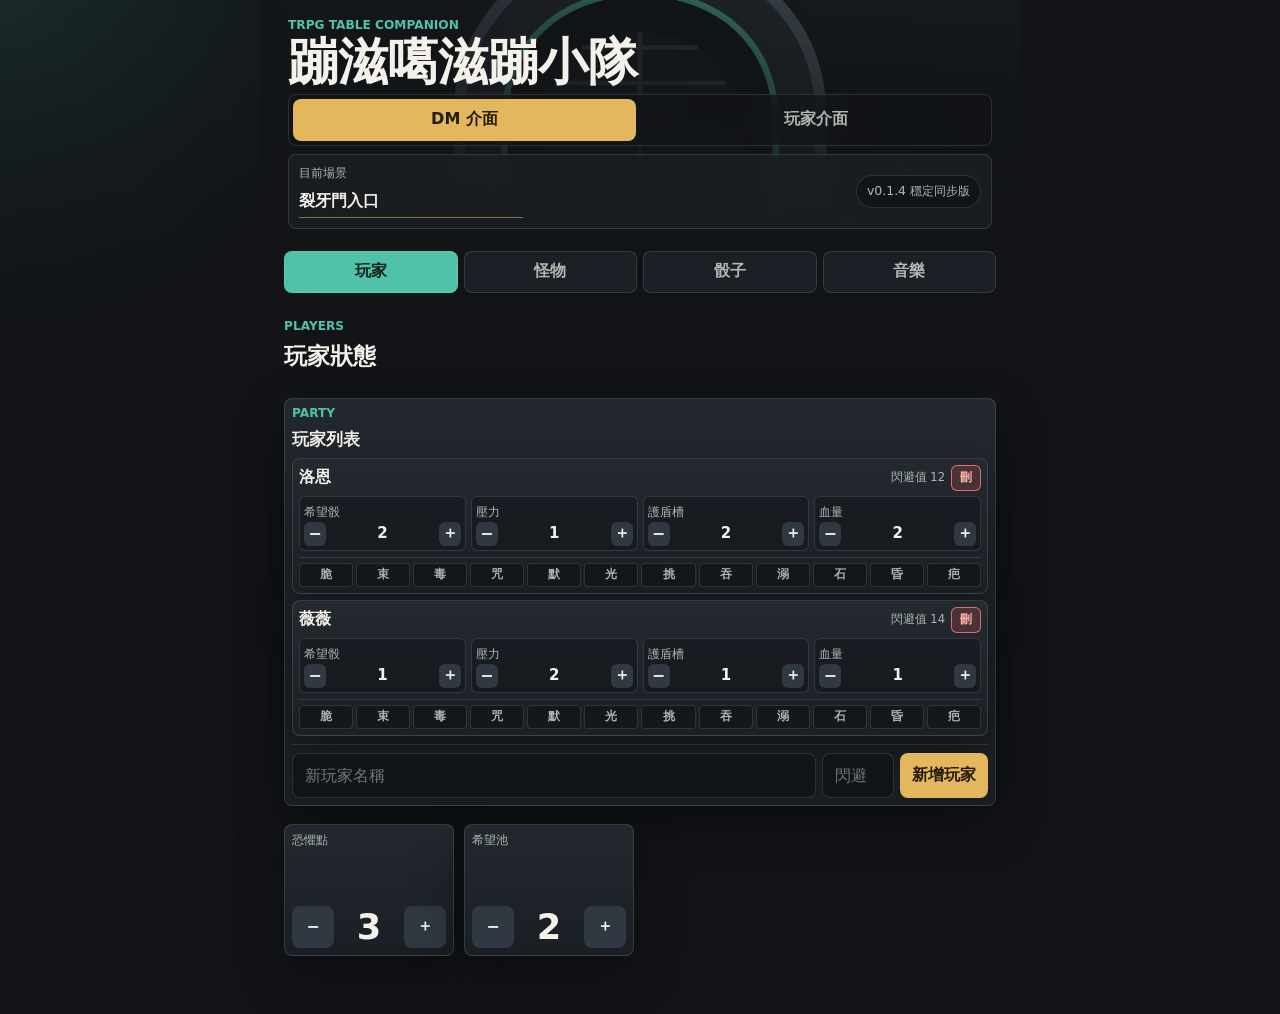
==== index.html @ 0545f1e2 "Show stable sync version" ====
<!doctype html>
<html lang="zh-Hant">
  <head>
    <meta charset="utf-8" />
    <meta name="viewport" content="width=device-width, initial-scale=1, viewport-fit=cover" />
    <meta name="theme-color" content="#121417" />
    <meta name="description" content="蹦滋噶滋蹦小隊的手機跑團助手 PWA。" />
    <link rel="manifest" href="manifest.webmanifest" />
    <link rel="icon" href="assets/icon.svg" type="image/svg+xml" />
    <link rel="stylesheet" href="styles.css?v=25" />
    <title>蹦滋噶滋蹦小隊</title>
  </head>
  <body>
    <div class="app-shell">
      <header class="hero">
        <img class="hero__image" src="assets/scene-gate.svg" alt="地下入口場景圖" />
        <div class="hero__overlay"></div>
        <div class="hero__content">
          <p class="eyebrow">TRPG Table Companion</p><h1>蹦滋噶滋蹦小隊</h1><p class="hero__copy">DM 管理玩家、怪物、骰子與音樂；玩家管理自己的角色並查看公開資訊。</p>
          <div class="mode-switch" aria-label="介面模式"><button class="mode-switch__button is-active" data-mode="dm" type="button">DM 介面</button><button class="mode-switch__button" data-mode="player" type="button">玩家介面</button></div>
          <div class="session-strip"><div><span>目前場景</span><input class="scene-title-input" id="sceneNameInput" value="裂牙門入口" /></div><button class="ghost-button" id="installButton" hidden type="button">安裝</button><span class="status-pill">v0.1.4 穩定同步版</span></div>
        </div>
      </header>
      <main>
        <nav class="tabbar dm-only" aria-label="DM 工具"><button class="tabbar__button is-active" data-tab="dashboard" type="button">玩家</button><button class="tabbar__button" data-tab="combat" type="button">怪物</button><button class="tabbar__button" data-tab="dice" type="button">骰子</button><button class="tabbar__button" data-tab="audio" type="button">音樂</button></nav>
        <section class="tab-panel is-active dm-panel" id="dashboard"><div class="section-heading"><p class="eyebrow">Players</p><h2>玩家狀態</h2></div><section class="tool-card roster-card"><div class="card-header compact-header"><div><p class="eyebrow">Party</p><h3>玩家列表</h3></div></div><div class="roster" id="characterList"></div><form class="compact-form bottom-add-form" id="characterForm"><input id="characterName" placeholder="新玩家名稱" /><input id="characterEvasion" inputmode="numeric" placeholder="閃避" /><button class="primary-button" type="submit">新增玩家</button></form></section><div class="quick-grid"><article class="tool-card metric-card"><span>恐懼點</span><div class="counter"><button aria-label="減少恐懼點" data-counter="fear" data-step="-1" type="button">−</button><strong id="fearValue">3</strong><button aria-label="增加恐懼點" data-counter="fear" data-step="1" type="button">＋</button></div></article><article class="tool-card metric-card"><span>希望池</span><div class="counter"><button aria-label="減少希望池" data-counter="hope" data-step="-1" type="button">−</button><strong id="hopeValue">2</strong><button aria-label="增加希望池" data-counter="hope" data-step="1" type="button">＋</button></div></article></div></section>
        <section class="tab-panel dm-panel" id="combat"><div class="section-heading"><p class="eyebrow">Enemies</p><h2>怪物狀態</h2></div><section class="tool-card round-card"><div><p class="eyebrow">Round</p><h3>回合 <span id="roundCounter">0</span></h3></div><button class="primary-button" id="nextRoundButton" type="button">下一回合</button></section><section class="monster-list" id="monsterList"></section><section class="tool-card bottom-add-card"><form class="inline-form" id="monsterForm"><label class="field"><span>怪物名稱</span><input id="monsterName" placeholder="裂牙守衛" /></label><label class="field field--small"><span>血量</span><input id="monsterHp" inputmode="numeric" placeholder="6" /></label><label class="field field--small"><span>壓力</span><input id="monsterStress" inputmode="numeric" placeholder="3" /></label><label class="field field--small"><span>難度</span><input id="monsterDifficulty" inputmode="numeric" placeholder="12" /></label><label class="field field--small"><span>攻擊</span><input id="monsterAttack" placeholder="+2" /></label><label class="field field--small"><span>閾值</span><input id="monsterThreshold" placeholder="8/16" /></label><label class="field field--small"><span>傷害</span><input id="monsterDamage" placeholder="1d8+2" /></label><button class="primary-button" type="submit">加入</button></form></section></section>
        <section class="tab-panel dm-panel" id="dice"><div class="section-heading"><p class="eyebrow">Roller</p><h2>骰子工具</h2></div><section class="tool-card dice-card"><div class="card-header"><div><p class="eyebrow">Duality</p><h3>二元骰子投擲</h3></div></div><div class="duality-actions"><button class="primary-button" id="dualityRollButton" type="button">投擲二元骰子</button></div><div class="roll-result duality-result" id="dualityResult"><span>希望骰與恐懼骰會分開列出</span></div></section><section class="tool-card dice-card compact-dice-card"><label class="field compact-field"><span>擲骰公式</span><div class="formula-input-row"><input id="diceFormula" value="2d12+3" autocomplete="off" /><button class="text-button formula-plus-button" id="addFormulaOneButton" type="button">+1</button></div></label><div class="dice-command-row"><button class="primary-button" id="rollButton" type="button">擲骰</button><button class="text-button clear-formula-button" id="clearFormulaButton" type="button">清除</button></div><div class="dice-actions"><div class="dice-palette" aria-label="增加骰子"><button class="text-button" data-formula="1d2" type="button">d2</button><button class="text-button" data-formula="1d4" type="button">d4</button><button class="text-button" data-formula="1d6" type="button">d6</button><button class="text-button" data-formula="1d8" type="button">d8</button><button class="text-button" data-formula="1d10" type="button">d10</button><button class="text-button" data-formula="1d12" type="button">d12</button><button class="text-button" data-formula="1d20" type="button">d20</button><button class="text-button" data-formula="1d100" type="button">d100</button></div></div><div class="roll-result" id="rollResult"><span>等待擲骰</span></div></section><section class="tool-card roll-history-card"><div class="card-header"><div><p class="eyebrow">History</p><h3>擲骰紀錄</h3></div><button class="text-button" id="clearRollsButton" type="button">清空</button></div><ol class="roll-log" id="rollLog"></ol></section></section>
        <section class="tab-panel dm-panel" id="audio"><div class="section-heading"><p class="eyebrow">Audio</p><h2>音樂控制</h2></div><section class="tool-card audio-card"><div class="card-header"><div><p class="eyebrow">Music</p><h3>背景音樂與音效</h3></div><span class="status-pill" id="audioStatus">未播放</span></div><div class="audio-grid"><button class="primary-button" data-bgm="calm" type="button">背景：探索</button><button class="primary-button" data-bgm="tension" type="button">背景：緊張</button><button class="text-button" id="stopBgmButton" type="button">停止背景</button><button class="text-button" data-sfx="reveal" type="button">音效：線索</button><button class="text-button" data-sfx="hit" type="button">音效：受擊</button><button class="text-button" data-sfx="danger" type="button">音效：危險</button></div></section></section>
        <section class="tab-panel dm-panel" id="notes" hidden><label class="field"><span>場景名稱</span><input id="sceneInput" value="裂牙門入口" /></label><label class="field"><span>公開線索</span><textarea id="publicNotes" rows="5"></textarea></label><label class="field"><span>DM 私密筆記</span><textarea id="gmNotes" rows="7"></textarea></label></section>
        <section class="player-panel" id="playerPanel" hidden><div class="section-heading"><p class="eyebrow">Player View</p><h2>玩家面板</h2></div><section class="tool-card"><div class="card-header"><div><p class="eyebrow">Character</p><h3>我的角色</h3></div></div><label class="field"><span>選擇角色</span><select id="playerCharacterSelect"></select></label><div id="playerCharacterCard"></div></section><section class="tool-card"><div class="card-header"><div><p class="eyebrow">Public Info</p><h3>公開資訊</h3></div></div><div class="public-board"><span>目前場景</span><strong id="playerSceneName">裂牙門入口</strong><p id="playerPublicNotes"></p></div></section><section class="tool-card"><div class="card-header"><div><p class="eyebrow">Roll</p><h3>玩家擲骰</h3></div></div><label class="field"><span>擲骰公式</span><input id="playerDiceFormula" value="2d12" autocomplete="off" /></label><div class="dice-actions"><button class="primary-button" id="playerRollButton" type="button">擲骰</button><button class="text-button" data-player-formula="1d20" type="button">d20</button><button class="text-button" data-player-formula="2d12" type="button">雙 d12</button><button class="text-button" data-player-formula="1d6" type="button">d6</button></div><div class="roll-result" id="playerRollResult"><span>等待擲骰</span></div></section></section>
      </main>
    </div>
    <script src="app.js?v=28" defer></script>
    <script src="sync-fix.js?v=32" defer></script>
  </body>
</html>
---- styles.css ----
:root{color-scheme:dark;--bg:#121417;--panel:#1b2026;--panel2:#242a31;--text:#f4f1ea;--muted:#aeb7b2;--line:rgba(255,255,255,.12);--red:#d95757;--teal:#50c2aa;--gold:#e2b75e;--blue:#6fa8dc;--shadow:0 18px 50px rgba(0,0,0,.36);font-family:Inter,ui-sans-serif,system-ui,-apple-system,BlinkMacSystemFont,"Segoe UI",sans-serif}*{box-sizing:border-box}html{background:var(--bg)}body{margin:0;min-width:320px;background:linear-gradient(180deg,rgba(18,20,23,0) 0,var(--bg) 460px),radial-gradient(circle at top left,rgba(80,194,170,.12),transparent 360px),var(--bg);color:var(--text)}button,input,textarea,select{font:inherit}button{border:0;cursor:pointer}.app-shell{width:min(100%,760px);margin:0 auto;padding-bottom:max(24px,env(safe-area-inset-bottom))}.hero{position:relative;min-height:460px;display:flex;align-items:end;overflow:hidden}body[data-mode=dm] .hero{min-height:215px}body[data-mode=dm] .hero__content{padding-top:18px;padding-bottom:14px}body[data-mode=dm] .hero__copy{display:none}body[data-mode=dm] h1{font-size:clamp(1.95rem,10vw,3.1rem)}body[data-mode=dm] .session-strip,body[data-mode=dm] .mode-switch{margin-top:8px}body[data-mode=dm] .session-strip{padding:10px}body[data-mode=dm] .mode-switch{padding:4px}.hero__image{position:absolute;inset:0;width:100%;height:100%;object-fit:cover}.hero__overlay{position:absolute;inset:0;background:linear-gradient(180deg,rgba(18,20,23,.08),rgba(18,20,23,.42) 36%,var(--bg) 96%),linear-gradient(90deg,rgba(18,20,23,.7),rgba(18,20,23,.12))}.hero__content{position:relative;width:100%;padding:28px 18px 24px}.eyebrow{margin:0 0 8px;color:var(--teal);font-size:.76rem;font-weight:760;letter-spacing:0;text-transform:uppercase}h1,h2,h3,p{overflow-wrap:anywhere}h1{margin:0;font-size:clamp(2.8rem,18vw,5.8rem);line-height:.92;letter-spacing:0}h2,h3{margin:0;letter-spacing:0}h2{font-size:1.45rem}h3{font-size:1.05rem}.hero__copy{max-width:34rem;margin:16px 0 0;color:rgba(244,241,234,.86);line-height:1.65}.session-strip,.mode-switch{border:1px solid var(--line);border-radius:8px;background:rgba(18,20,23,.58);backdrop-filter:blur(16px)}.session-strip{display:flex;justify-content:space-between;gap:12px;align-items:center;margin-top:24px;padding:14px;background:rgba(27,32,38,.78)}.mode-switch{display:grid;grid-template-columns:1fr 1fr;gap:8px;margin-top:22px;padding:6px}.mode-switch__button{min-height:42px;border-radius:8px;background:transparent;color:var(--muted);font-weight:850}.mode-switch__button.is-active{background:var(--gold);color:#251b08}.session-strip span,.metric-card span,.field span{display:block;color:var(--muted);font-size:.78rem}.scene-title-input{min-height:32px;margin-top:4px;padding:4px 0;border:0;border-bottom:1px solid rgba(226,183,94,.55);border-radius:0;background:transparent;color:var(--text);font-size:1rem;font-weight:850}main{padding:0 14px 28px}.tabbar{position:sticky;top:0;z-index:5;display:grid;grid-template-columns:repeat(4,1fr);gap:6px;padding:8px 0 12px;background:linear-gradient(180deg,var(--bg),rgba(18,20,23,.82));backdrop-filter:blur(12px)}.tabbar__button{min-height:42px;border-radius:8px;background:var(--panel);color:var(--muted);border:1px solid var(--line);font-weight:700}.tabbar__button.is-active{background:var(--teal);color:#10201d}.tab-panel{display:none;padding-top:14px}.tab-panel.is-active{display:block}.section-heading{margin:0 0 14px}.quick-grid{display:grid;grid-template-columns:1fr 1fr;gap:10px}.tool-card,.monitor-card{border:1px solid var(--line);background:linear-gradient(180deg,rgba(36,42,49,.96),rgba(27,32,38,.96));border-radius:8px;box-shadow:var(--shadow)}.tool-card{padding:14px;margin-bottom:12px}body[data-mode=dm] .tool-card{padding:7px;margin-bottom:6px}.metric-card{min-height:132px;display:flex;flex-direction:column;justify-content:space-between}.counter{display:grid;grid-template-columns:42px 1fr 42px;align-items:center;gap:8px}.counter button,.icon-button{width:42px;height:42px;border-radius:8px;background:#303842;color:var(--text);font-weight:900}.counter strong{text-align:center;font-size:2.2rem;line-height:1}.card-header{display:flex;justify-content:space-between;align-items:center;gap:12px;margin-bottom:12px}.compact-header{margin-bottom:7px}.roster,.monster-list{display:grid;gap:6px}.monitor-card{padding:6px}.monitor-card__top{display:flex;justify-content:space-between;gap:8px;align-items:center;margin-bottom:5px}.monitor-card__top strong{font-size:.98rem}.monitor-card__meta{display:flex;align-items:center;gap:6px}.danger-delete-button{min-width:30px;height:26px;padding:0 7px;border-radius:6px;border:1px solid rgba(255,128,128,.8);background:rgba(217,87,87,.22);color:#ffb4ad;font-size:.72rem;font-weight:900}.danger-delete-button:active{background:rgba(217,87,87,.5);transform:translateY(1px)}.monitor-card__top span,.stat-control span,.status-pill{color:var(--muted);font-size:.72rem}.stat-grid{display:grid;grid-template-columns:repeat(4,minmax(0,1fr));gap:5px}.stat-control,.monster-roll-panel{min-width:0;padding:4px;border-radius:6px;background:rgba(18,20,23,.48);border:1px solid var(--line)}.stat-control__row{display:grid;grid-template-columns:22px 1fr 22px;gap:3px;align-items:center;margin-top:2px}.stat-control__row button{min-width:22px;height:24px;border-radius:6px;background:#303842;color:var(--text);font-weight:900;padding:0}.stat-control__row strong{text-align:center;font-size:.94rem;line-height:1}.status-row{display:grid;grid-template-columns:repeat(12,minmax(0,1fr));gap:3px;margin-top:6px;padding-top:5px;border-top:1px solid var(--line)}.status-token{min-width:0;min-height:24px;padding:0;border-radius:4px;border:1px solid var(--line);background:rgba(18,20,23,.7);color:var(--muted);font-size:.72rem;font-weight:900}.status-token.is-active{background:rgba(226,183,94,.24);border-color:rgba(226,183,94,.88);color:var(--gold);box-shadow:0 0 0 1px rgba(226,183,94,.15)}.monster-card{border-color:rgba(217,87,87,.36)}.round-card{display:flex;align-items:center;justify-content:space-between;gap:12px}.round-card h3{font-size:1.2rem}.monster-roll-panel span{display:block;color:var(--muted);font-size:.72rem}.monster-roll-panel strong{display:block;margin-top:2px;color:var(--gold);font-size:1rem;line-height:1;text-align:center}.monster-roll-panel em{display:block;margin-top:4px;color:var(--red);font-size:.72rem;font-style:normal;font-weight:900;text-align:center}.monster-roll-panel.is-crit{border-color:rgba(217,87,87,.9);background:rgba(217,87,87,.18);box-shadow:0 0 0 2px rgba(217,87,87,.18)}.monster-detail-grid{display:grid;grid-template-columns:repeat(4,minmax(0,1fr));gap:6px;margin-top:8px}.monster-field,.monster-traits{display:grid;gap:4px}.monster-field span,.monster-traits span{color:var(--muted);font-size:.72rem}.monster-field input{min-height:34px;padding:7px 8px}.monster-traits{margin-top:8px}.monster-traits textarea{min-height:62px;padding:8px}.audio-card{border-color:rgba(226,183,94,.34)}.audio-grid{display:grid;grid-template-columns:repeat(2,1fr);gap:8px}.status-pill{padding:7px 10px;border-radius:999px;background:#111418;border:1px solid var(--line);white-space:nowrap}.text-button,.ghost-button,.primary-button{min-height:40px;border-radius:8px;padding:0 12px;font-weight:800}.text-button,.ghost-button{background:#303842;color:var(--text)}.primary-button{background:var(--gold);color:#251b08}.field{display:grid;gap:7px;margin-bottom:12px}.field--small{max-width:96px}.compact-form{display:grid;grid-template-columns:1fr 72px auto;gap:6px;margin-bottom:8px}.bottom-add-form{margin-top:8px;margin-bottom:0;padding-top:8px;border-top:1px solid var(--line)}.bottom-add-card{margin-top:8px}.compact-form input,.compact-form button{min-height:36px}input,textarea,select{width:100%;border:1px solid var(--line);border-radius:8px;background:#111418;color:var(--text);padding:12px;outline:none}textarea{resize:vertical;line-height:1.55}input:focus,textarea:focus,select:focus{border-color:var(--teal);box-shadow:0 0 0 3px rgba(80,194,170,.16)}select{min-height:44px}.dice-actions{margin-top:6px}.dice-command-row{display:grid;grid-template-columns:74px 50px;gap:6px;align-items:center}.formula-input-row{display:grid;grid-template-columns:1fr 48px;gap:6px}.dice-palette{display:grid;grid-template-columns:repeat(8,minmax(0,1fr));gap:4px}.dice-palette button{min-width:0}.compact-dice-card{padding:8px}.compact-field{margin-bottom:8px}.compact-field input{min-height:40px;padding:9px 10px}.compact-dice-card .dice-actions button,.compact-dice-card .dice-command-row button{min-height:32px;padding:0 4px;font-size:.78rem}.compact-dice-card #rollButton{font-size:.9rem}.compact-dice-card .clear-formula-button{min-height:30px;font-size:.72rem;align-self:center}.roll-result{margin-top:14px;min-height:94px;display:grid;place-items:center;border-radius:8px;background:#111418;border:1px solid var(--line);text-align:center}.compact-dice-card .roll-result{min-height:66px;margin-top:8px}.roll-result strong{display:block;font-size:2.8rem;line-height:1}.compact-dice-card .roll-result strong{font-size:2rem}.duality-result{align-items:stretch;padding:10px}.duality-grid{display:grid;grid-template-columns:repeat(3,1fr);gap:8px;width:100%}.duality-grid div{padding:8px;border-radius:8px;background:rgba(36,42,49,.8);border:1px solid var(--line)}.duality-grid .is-hope-high{border-color:rgba(80,194,170,.85);background:rgba(80,194,170,.18)}.duality-grid .is-hope-high strong{color:var(--teal)}.duality-grid .is-fear-high{border-color:rgba(217,87,87,.85);background:rgba(217,87,87,.18)}.duality-grid .is-fear-high strong{color:var(--red)}.duality-grid span{display:block;color:var(--muted);font-size:.72rem}.duality-grid strong{margin-top:4px;font-size:2rem}.roll-log{display:grid;gap:8px;margin:0;padding-left:20px}.roll-log li{color:rgba(244,241,234,.86);line-height:1.45}.inline-form{display:grid;grid-template-columns:minmax(150px,1fr) repeat(6,minmax(70px,.7fr)) auto;gap:8px;align-items:end}.player-panel{padding-top:14px}.public-board{display:grid;gap:8px}.public-board span,.empty-text{color:var(--muted)}.public-board strong{font-size:1.3rem}.public-board p{margin:4px 0 0;line-height:1.65;color:rgba(244,241,234,.88)}@media (min-width:720px){.hero__content{padding:44px 28px 28px}main{padding-inline:24px}.tab-panel.is-active,.player-panel:not([hidden]){display:grid;grid-template-columns:1fr 1fr;gap:12px;align-items:start}.section-heading{grid-column:1/-1}.roster-card,.audio-card,#dice .tool-card:last-child,#notes .tool-card,.player-panel .tool-card{grid-column:1/-1}}@media (max-width:430px){.dice-actions,.inline-form,.audio-grid,.compact-form{grid-template-columns:1fr}.dice-palette{grid-template-columns:repeat(8,minmax(0,1fr))}.field--small{max-width:none}.stat-grid{grid-template-columns:repeat(4,minmax(0,1fr))}.monster-detail-grid{grid-template-columns:repeat(2,minmax(0,1fr))}}
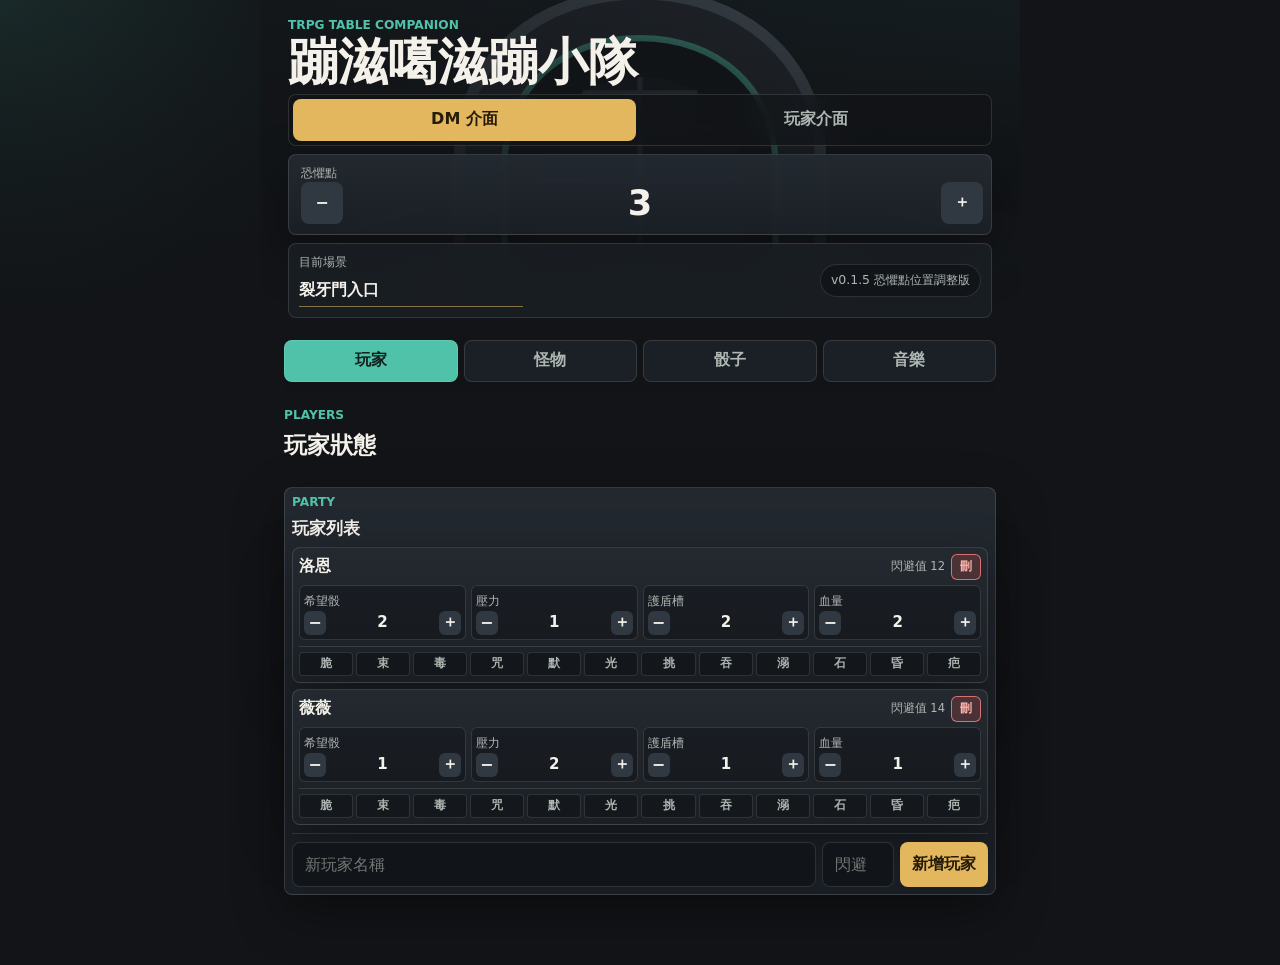
==== commit 47fead21: "Load fear layout patch" ====
--- a/index.html
+++ b/index.html
@@ -18,7 +18,7 @@
         <div class="hero__content">
           <p class="eyebrow">TRPG Table Companion</p><h1>蹦滋噶滋蹦小隊</h1><p class="hero__copy">DM 管理玩家、怪物、骰子與音樂；玩家管理自己的角色並查看公開資訊。</p>
           <div class="mode-switch" aria-label="介面模式"><button class="mode-switch__button is-active" data-mode="dm" type="button">DM 介面</button><button class="mode-switch__button" data-mode="player" type="button">玩家介面</button></div>
-          <div class="session-strip"><div><span>目前場景</span><input class="scene-title-input" id="sceneNameInput" value="裂牙門入口" /></div><button class="ghost-button" id="installButton" hidden type="button">安裝</button><span class="status-pill">v0.1.4 穩定同步版</span></div>
+          <div class="session-strip"><div><span>目前場景</span><input class="scene-title-input" id="sceneNameInput" value="裂牙門入口" /></div><button class="ghost-button" id="installButton" hidden type="button">安裝</button><span class="status-pill">v0.1.5 恐懼點位置調整版</span></div>
         </div>
       </header>
       <main>
@@ -33,5 +33,6 @@
     </div>
     <script src="app.js?v=28" defer></script>
     <script src="sync-fix.js?v=32" defer></script>
+    <script src="ui-layout-fix.js?v=33" defer></script>
   </body>
 </html>
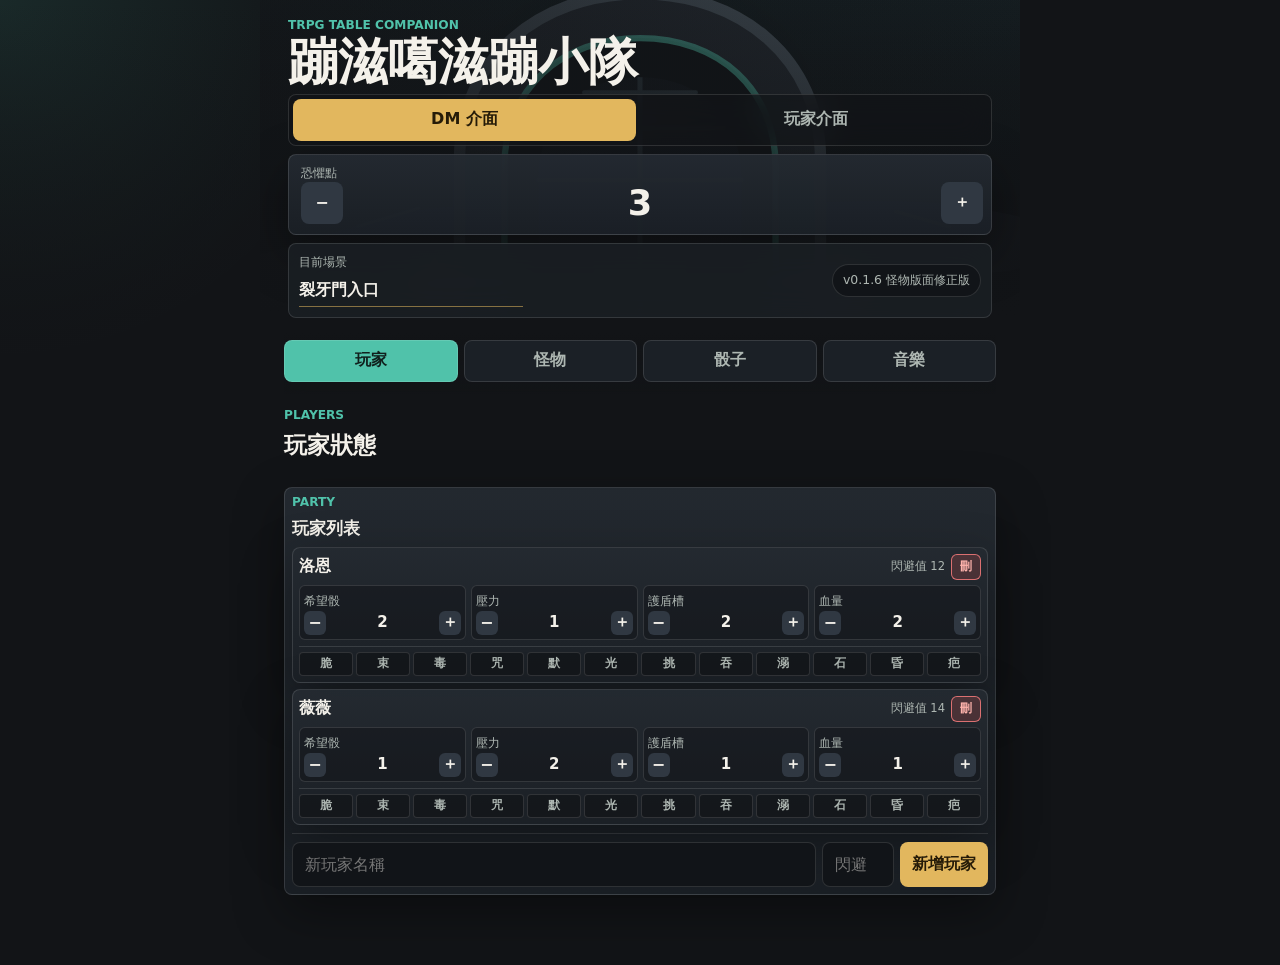
==== commit 67e40302: "Bump UI patch version for monster layout" ====
--- a/index.html
+++ b/index.html
@@ -18,7 +18,7 @@
         <div class="hero__content">
           <p class="eyebrow">TRPG Table Companion</p><h1>蹦滋噶滋蹦小隊</h1><p class="hero__copy">DM 管理玩家、怪物、骰子與音樂；玩家管理自己的角色並查看公開資訊。</p>
           <div class="mode-switch" aria-label="介面模式"><button class="mode-switch__button is-active" data-mode="dm" type="button">DM 介面</button><button class="mode-switch__button" data-mode="player" type="button">玩家介面</button></div>
-          <div class="session-strip"><div><span>目前場景</span><input class="scene-title-input" id="sceneNameInput" value="裂牙門入口" /></div><button class="ghost-button" id="installButton" hidden type="button">安裝</button><span class="status-pill">v0.1.5 恐懼點位置調整版</span></div>
+          <div class="session-strip"><div><span>目前場景</span><input class="scene-title-input" id="sceneNameInput" value="裂牙門入口" /></div><button class="ghost-button" id="installButton" hidden type="button">安裝</button><span class="status-pill">v0.1.6 怪物版面修正版</span></div>
         </div>
       </header>
       <main>
@@ -33,6 +33,6 @@
     </div>
     <script src="app.js?v=28" defer></script>
     <script src="sync-fix.js?v=32" defer></script>
-    <script src="ui-layout-fix.js?v=33" defer></script>
+    <script src="ui-layout-fix.js?v=34" defer></script>
   </body>
 </html>
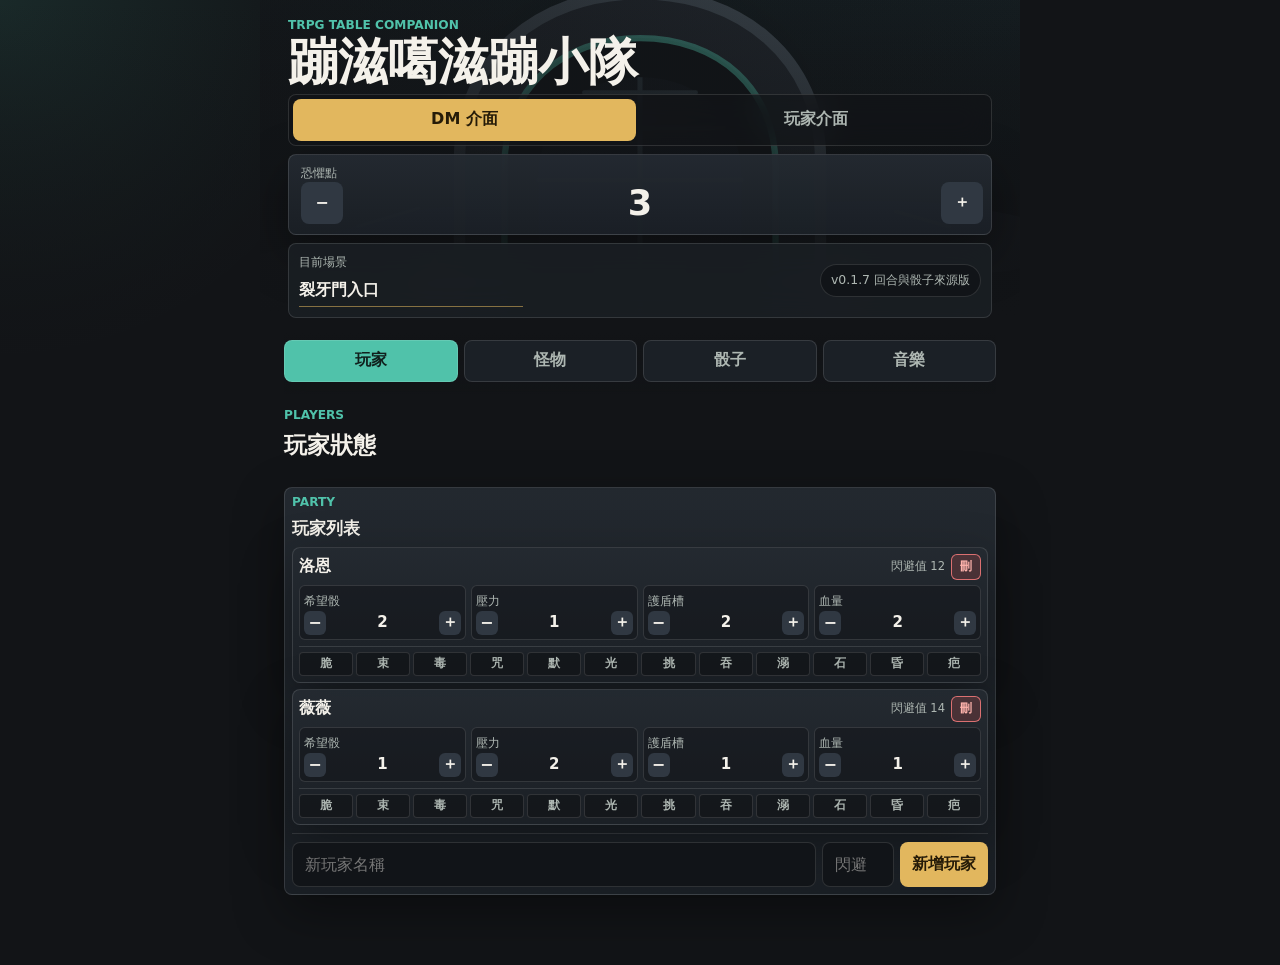
==== commit da5ff9a0: "Bump version for round and dice source update" ====
--- a/index.html
+++ b/index.html
@@ -18,7 +18,7 @@
         <div class="hero__content">
           <p class="eyebrow">TRPG Table Companion</p><h1>蹦滋噶滋蹦小隊</h1><p class="hero__copy">DM 管理玩家、怪物、骰子與音樂；玩家管理自己的角色並查看公開資訊。</p>
           <div class="mode-switch" aria-label="介面模式"><button class="mode-switch__button is-active" data-mode="dm" type="button">DM 介面</button><button class="mode-switch__button" data-mode="player" type="button">玩家介面</button></div>
-          <div class="session-strip"><div><span>目前場景</span><input class="scene-title-input" id="sceneNameInput" value="裂牙門入口" /></div><button class="ghost-button" id="installButton" hidden type="button">安裝</button><span class="status-pill">v0.1.6 怪物版面修正版</span></div>
+          <div class="session-strip"><div><span>目前場景</span><input class="scene-title-input" id="sceneNameInput" value="裂牙門入口" /></div><button class="ghost-button" id="installButton" hidden type="button">安裝</button><span class="status-pill">v0.1.7 回合與骰子來源版</span></div>
         </div>
       </header>
       <main>
@@ -33,6 +33,6 @@
     </div>
     <script src="app.js?v=28" defer></script>
     <script src="sync-fix.js?v=32" defer></script>
-    <script src="ui-layout-fix.js?v=34" defer></script>
+    <script src="ui-layout-fix.js?v=35" defer></script>
   </body>
 </html>
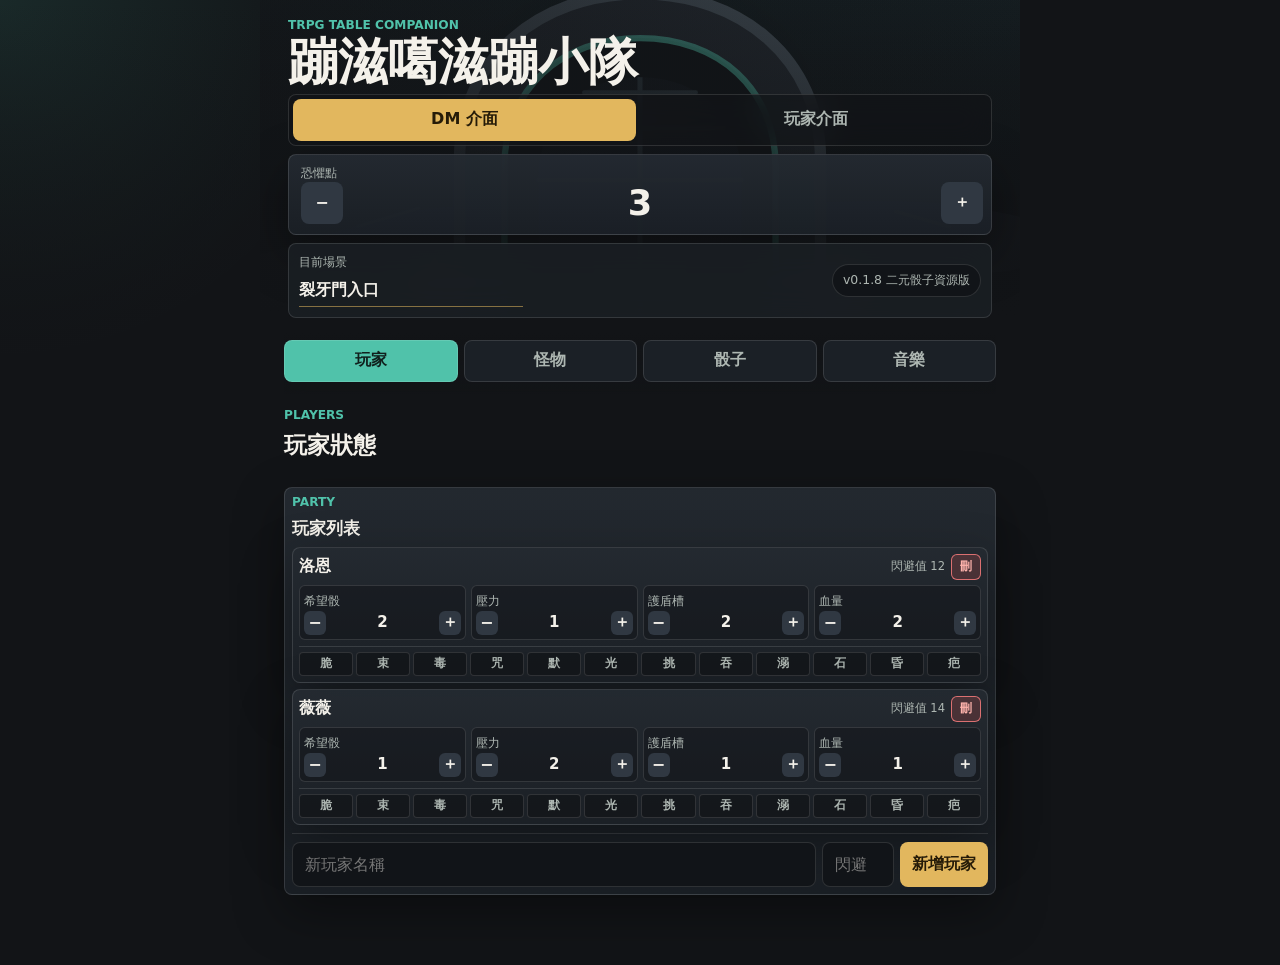
==== commit f60adad6: "Bump version for duality resource rewards" ====
--- a/index.html
+++ b/index.html
@@ -18,7 +18,7 @@
         <div class="hero__content">
           <p class="eyebrow">TRPG Table Companion</p><h1>蹦滋噶滋蹦小隊</h1><p class="hero__copy">DM 管理玩家、怪物、骰子與音樂；玩家管理自己的角色並查看公開資訊。</p>
           <div class="mode-switch" aria-label="介面模式"><button class="mode-switch__button is-active" data-mode="dm" type="button">DM 介面</button><button class="mode-switch__button" data-mode="player" type="button">玩家介面</button></div>
-          <div class="session-strip"><div><span>目前場景</span><input class="scene-title-input" id="sceneNameInput" value="裂牙門入口" /></div><button class="ghost-button" id="installButton" hidden type="button">安裝</button><span class="status-pill">v0.1.7 回合與骰子來源版</span></div>
+          <div class="session-strip"><div><span>目前場景</span><input class="scene-title-input" id="sceneNameInput" value="裂牙門入口" /></div><button class="ghost-button" id="installButton" hidden type="button">安裝</button><span class="status-pill">v0.1.8 二元骰子資源版</span></div>
         </div>
       </header>
       <main>
@@ -33,6 +33,6 @@
     </div>
     <script src="app.js?v=28" defer></script>
     <script src="sync-fix.js?v=32" defer></script>
-    <script src="ui-layout-fix.js?v=35" defer></script>
+    <script src="ui-layout-fix.js?v=36" defer></script>
   </body>
 </html>
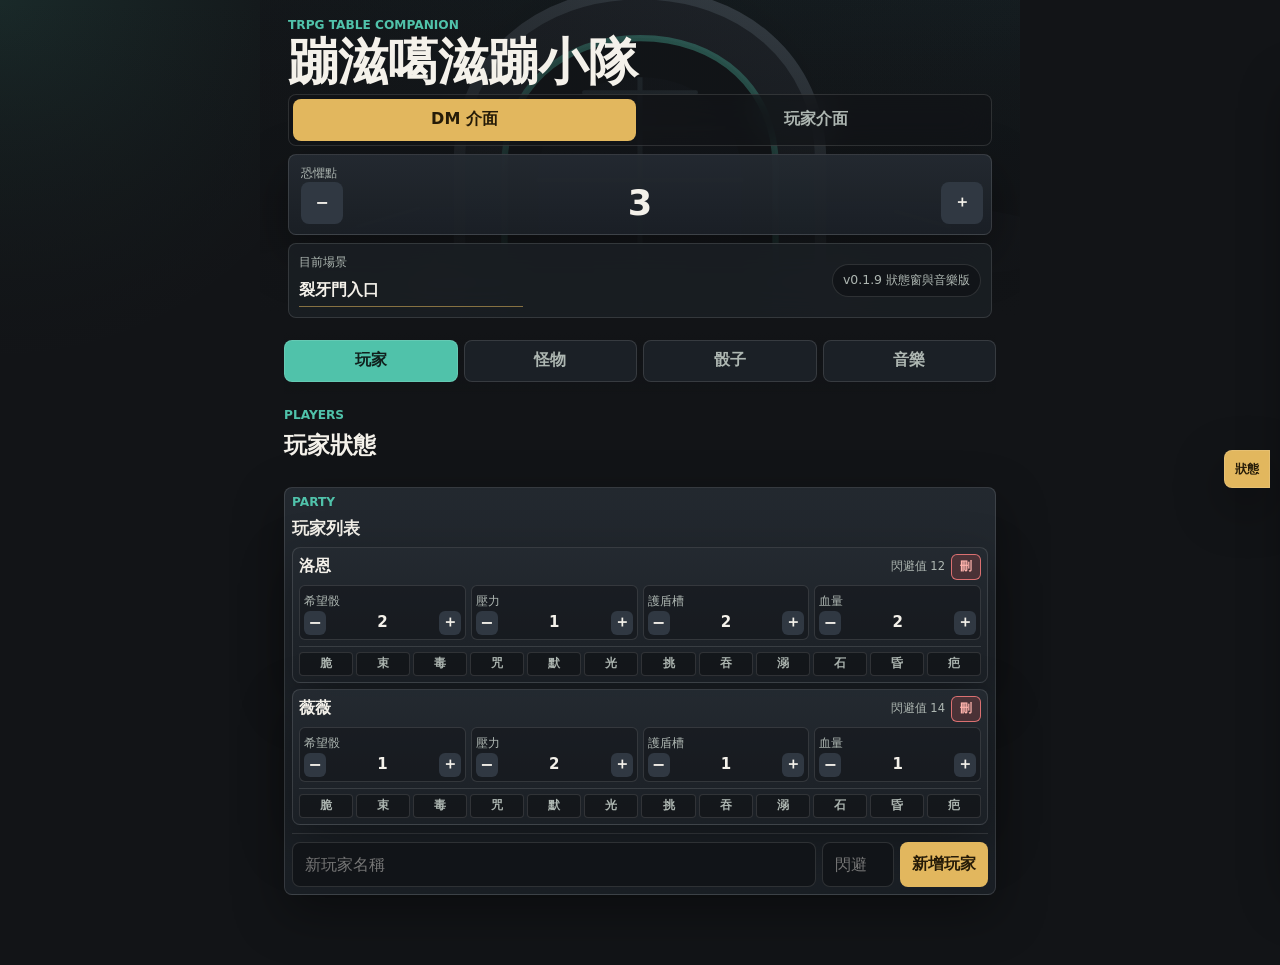
==== commit cf1e4a90: "Load interaction fixes for status panel and BGM" ====
--- a/index.html
+++ b/index.html
@@ -18,7 +18,7 @@
         <div class="hero__content">
           <p class="eyebrow">TRPG Table Companion</p><h1>蹦滋噶滋蹦小隊</h1><p class="hero__copy">DM 管理玩家、怪物、骰子與音樂；玩家管理自己的角色並查看公開資訊。</p>
           <div class="mode-switch" aria-label="介面模式"><button class="mode-switch__button is-active" data-mode="dm" type="button">DM 介面</button><button class="mode-switch__button" data-mode="player" type="button">玩家介面</button></div>
-          <div class="session-strip"><div><span>目前場景</span><input class="scene-title-input" id="sceneNameInput" value="裂牙門入口" /></div><button class="ghost-button" id="installButton" hidden type="button">安裝</button><span class="status-pill">v0.1.8 二元骰子資源版</span></div>
+          <div class="session-strip"><div><span>目前場景</span><input class="scene-title-input" id="sceneNameInput" value="裂牙門入口" /></div><button class="ghost-button" id="installButton" hidden type="button">安裝</button><span class="status-pill">v0.1.9 狀態窗與音樂版</span></div>
         </div>
       </header>
       <main>
@@ -33,6 +33,7 @@
     </div>
     <script src="app.js?v=28" defer></script>
     <script src="sync-fix.js?v=32" defer></script>
-    <script src="ui-layout-fix.js?v=36" defer></script>
+    <script src="ui-layout-fix.js?v=37" defer></script>
+    <script src="interaction-fix.js?v=37" defer></script>
   </body>
 </html>
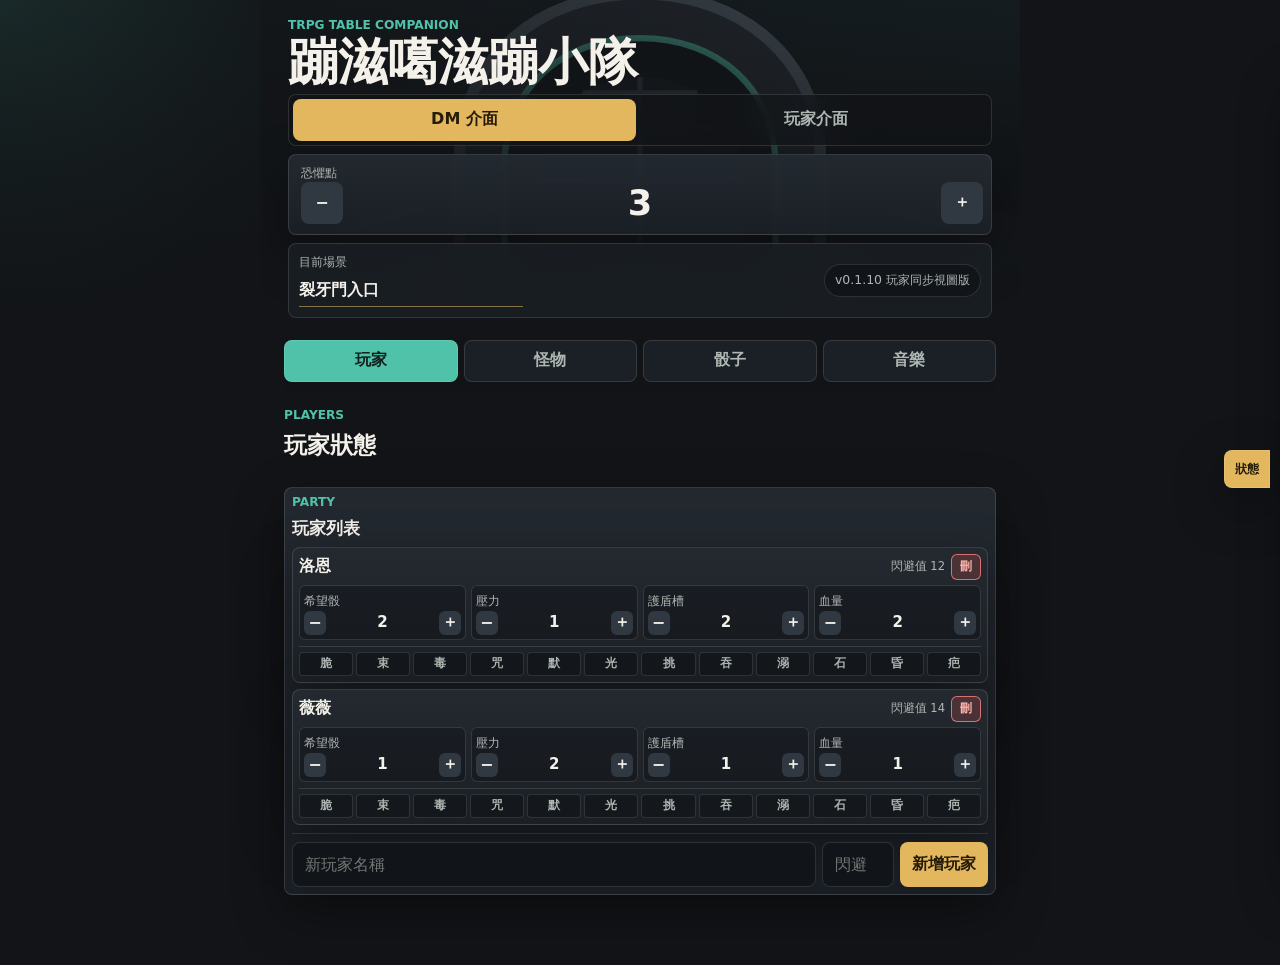
==== commit c84a14e6: "Load player view mode update" ====
--- a/index.html
+++ b/index.html
@@ -18,7 +18,7 @@
         <div class="hero__content">
           <p class="eyebrow">TRPG Table Companion</p><h1>蹦滋噶滋蹦小隊</h1><p class="hero__copy">DM 管理玩家、怪物、骰子與音樂；玩家管理自己的角色並查看公開資訊。</p>
           <div class="mode-switch" aria-label="介面模式"><button class="mode-switch__button is-active" data-mode="dm" type="button">DM 介面</button><button class="mode-switch__button" data-mode="player" type="button">玩家介面</button></div>
-          <div class="session-strip"><div><span>目前場景</span><input class="scene-title-input" id="sceneNameInput" value="裂牙門入口" /></div><button class="ghost-button" id="installButton" hidden type="button">安裝</button><span class="status-pill">v0.1.9 狀態窗與音樂版</span></div>
+          <div class="session-strip"><div><span>目前場景</span><input class="scene-title-input" id="sceneNameInput" value="裂牙門入口" /></div><button class="ghost-button" id="installButton" hidden type="button">安裝</button><span class="status-pill">v0.1.10 玩家同步視圖版</span></div>
         </div>
       </header>
       <main>
@@ -33,7 +33,8 @@
     </div>
     <script src="app.js?v=28" defer></script>
     <script src="sync-fix.js?v=32" defer></script>
-    <script src="ui-layout-fix.js?v=37" defer></script>
-    <script src="interaction-fix.js?v=37" defer></script>
+    <script src="ui-layout-fix.js?v=38" defer></script>
+    <script src="interaction-fix.js?v=38" defer></script>
+    <script src="view-mode-fix.js?v=38" defer></script>
   </body>
 </html>
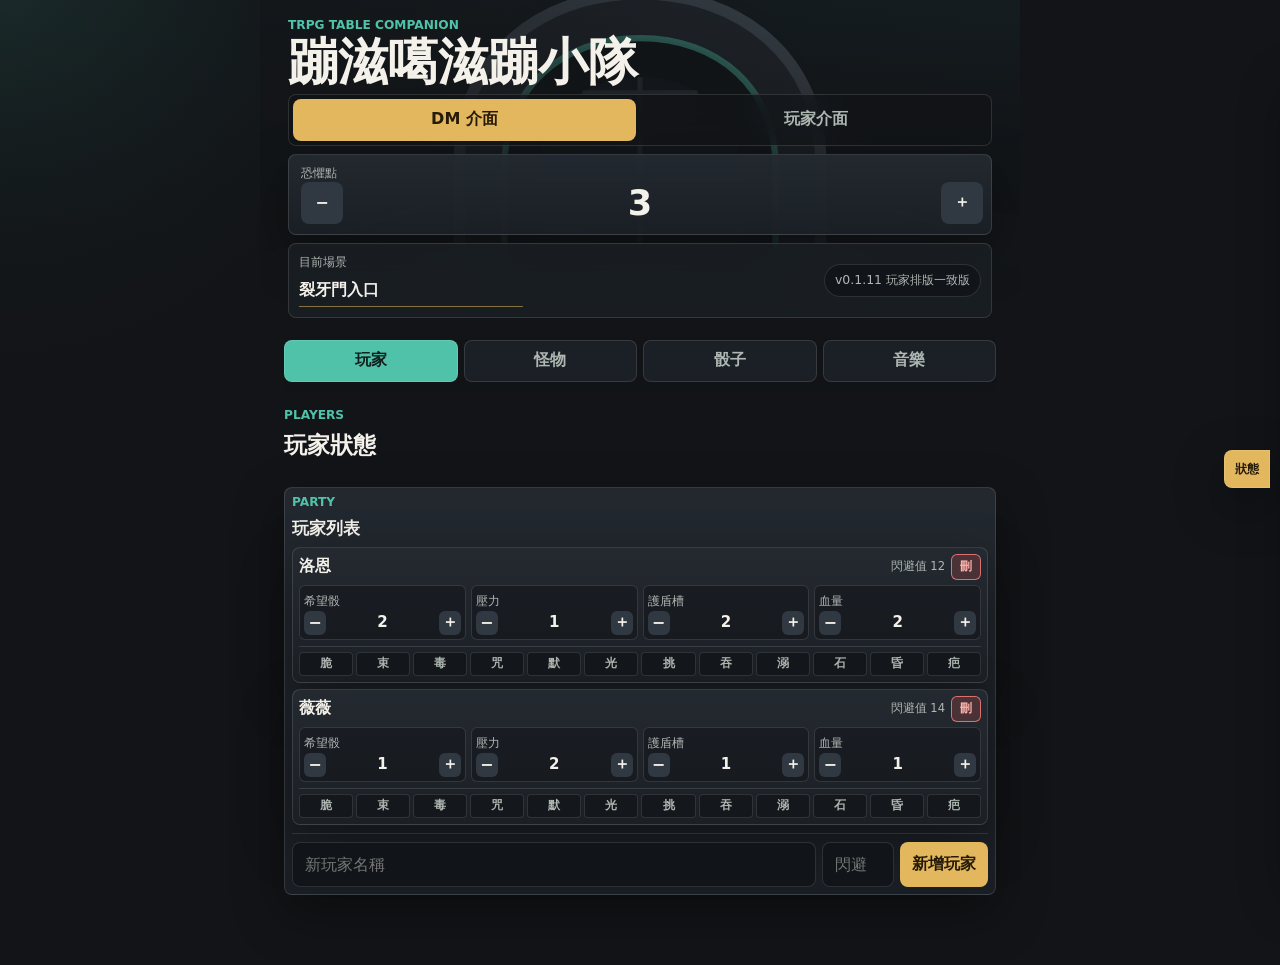
==== commit 4192b2ef: "Bump version for player layout parity" ====
--- a/index.html
+++ b/index.html
@@ -18,7 +18,7 @@
         <div class="hero__content">
           <p class="eyebrow">TRPG Table Companion</p><h1>蹦滋噶滋蹦小隊</h1><p class="hero__copy">DM 管理玩家、怪物、骰子與音樂；玩家管理自己的角色並查看公開資訊。</p>
           <div class="mode-switch" aria-label="介面模式"><button class="mode-switch__button is-active" data-mode="dm" type="button">DM 介面</button><button class="mode-switch__button" data-mode="player" type="button">玩家介面</button></div>
-          <div class="session-strip"><div><span>目前場景</span><input class="scene-title-input" id="sceneNameInput" value="裂牙門入口" /></div><button class="ghost-button" id="installButton" hidden type="button">安裝</button><span class="status-pill">v0.1.10 玩家同步視圖版</span></div>
+          <div class="session-strip"><div><span>目前場景</span><input class="scene-title-input" id="sceneNameInput" value="裂牙門入口" /></div><button class="ghost-button" id="installButton" hidden type="button">安裝</button><span class="status-pill">v0.1.11 玩家排版一致版</span></div>
         </div>
       </header>
       <main>
@@ -33,8 +33,8 @@
     </div>
     <script src="app.js?v=28" defer></script>
     <script src="sync-fix.js?v=32" defer></script>
-    <script src="ui-layout-fix.js?v=38" defer></script>
-    <script src="interaction-fix.js?v=38" defer></script>
-    <script src="view-mode-fix.js?v=38" defer></script>
+    <script src="ui-layout-fix.js?v=39" defer></script>
+    <script src="interaction-fix.js?v=39" defer></script>
+    <script src="view-mode-fix.js?v=39" defer></script>
   </body>
 </html>
